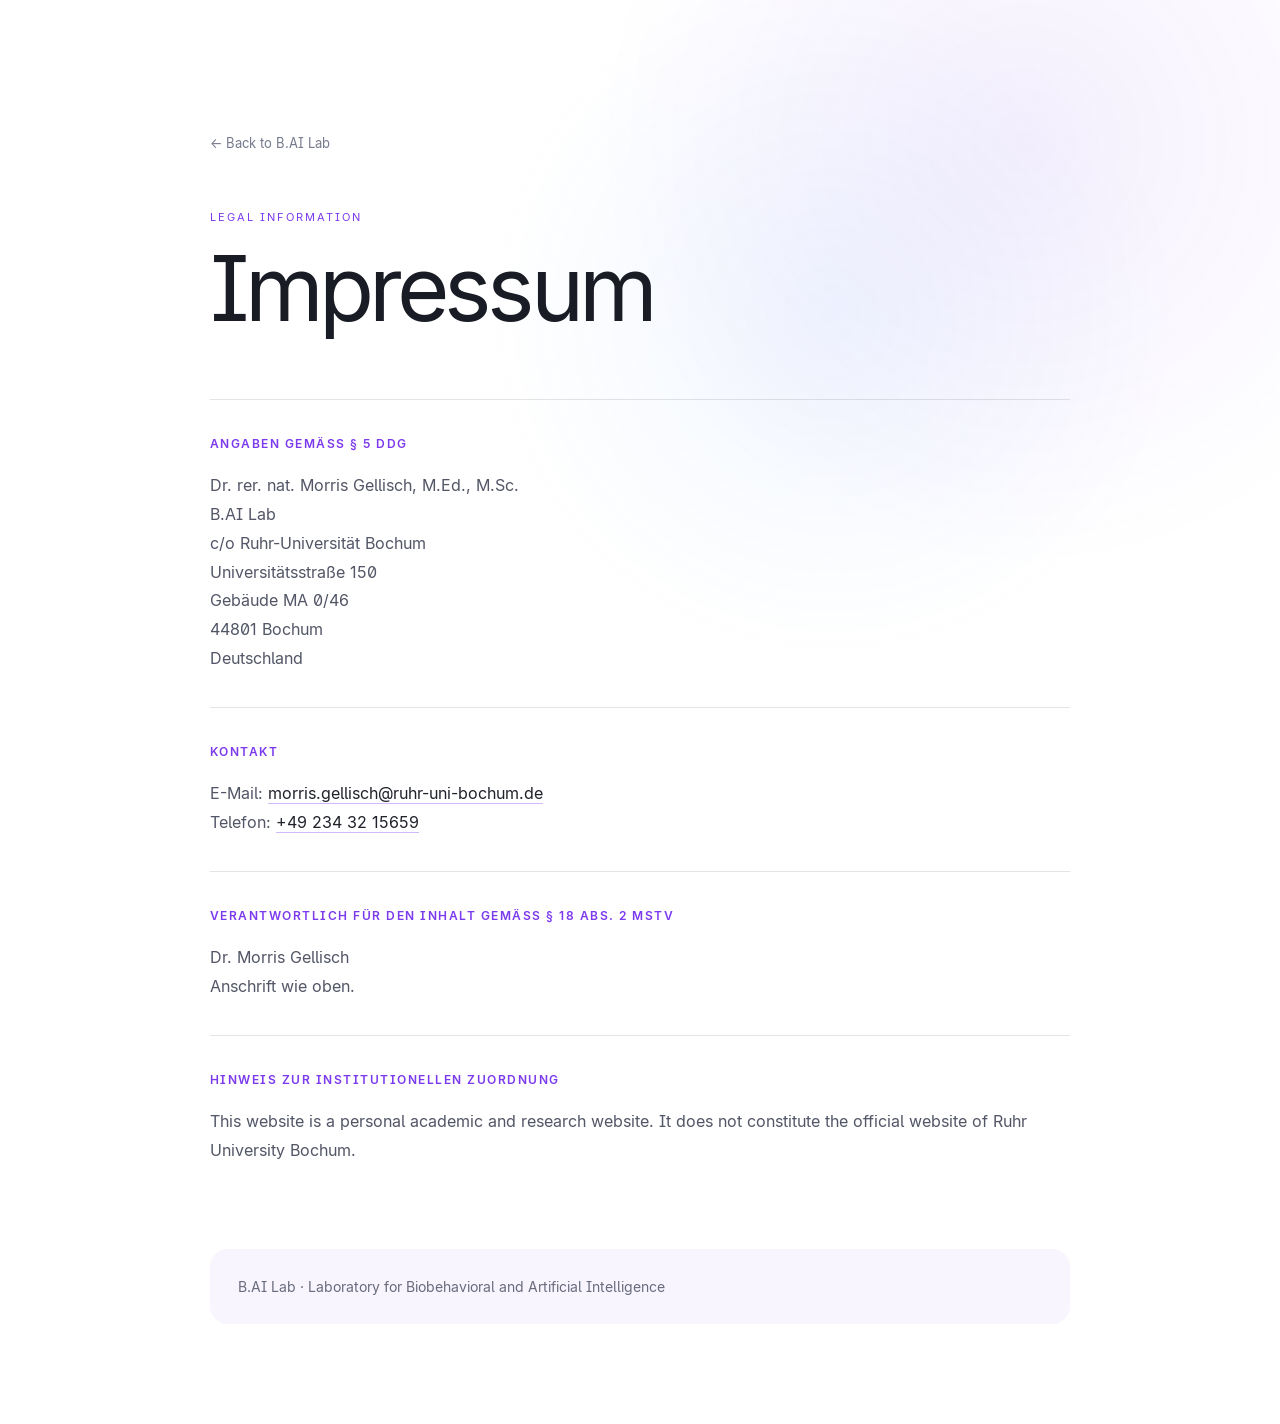
==== imprint.html @ 81da7dac "Add legal imprint page Added an imprint page with legal information, contact details, and institutio" ====
<!DOCTYPE html>
<html lang="en">
<head>
  <meta charset="UTF-8">
  <meta name="viewport" content="width=device-width, initial-scale=1.0">

  <title>Imprint | B.AI Lab</title>

  <link rel="stylesheet" href="assets/css/site.css">

  <style>
    .legal-page {
      min-height: 100vh;
      padding: 130px 0 100px;
      background:
        radial-gradient(circle at 80% 10%, rgba(124, 58, 237, 0.08), transparent 26%),
        radial-gradient(circle at 65% 22%, rgba(59, 130, 246, 0.07), transparent 25%),
        #ffffff;
    }

    .legal-shell {
      width: min(860px, calc(100% - 40px));
      margin: 0 auto;
    }

    .legal-back {
      display: inline-block;
      margin-bottom: 55px;
      font-size: 0.8rem;
      color: #777b8d;
      text-decoration: none;
    }

    .legal-back:hover {
      color: #7c3aed;
    }

    .legal-kicker {
      font-size: 0.7rem;
      text-transform: uppercase;
      letter-spacing: 0.18em;
      color: #7c3aed;
      margin-bottom: 18px;
    }

    .legal-page h1 {
      font-size: clamp(3rem, 7vw, 6rem);
      line-height: 1;
      letter-spacing: -0.055em;
      font-weight: 400;
      margin-bottom: 65px;
    }

    .legal-section {
      padding: 34px 0;
      border-top: 1px solid rgba(32, 35, 43, 0.12);
    }

    .legal-section h2 {
      font-family: inherit;
      font-size: 0.78rem;
      font-weight: 600;
      text-transform: uppercase;
      letter-spacing: 0.12em;
      color: #7c3aed;
      margin-bottom: 18px;
    }

    .legal-section p {
      font-size: 1rem;
      line-height: 1.8;
      color: #525666;
    }

    .legal-section a {
      color: #20232b;
      text-decoration: none;
      border-bottom: 1px solid rgba(124, 58, 237, 0.35);
    }

    .legal-section a:hover {
      color: #7c3aed;
    }

    .legal-note {
      margin-top: 50px;
      padding: 26px 28px;
      border-radius: 18px;
      background: rgba(124, 58, 237, 0.05);
      color: #686c7d;
      font-size: 0.88rem;
      line-height: 1.7;
    }
  </style>
</head>

<body>

  <main class="legal-page">

    <div class="legal-shell">

      <a class="legal-back" href="index.html">
        ← Back to B.AI Lab
      </a>

      <div class="legal-kicker">
        Legal Information
      </div>

      <h1>
        Impressum
      </h1>


      <section class="legal-section">

        <h2>
          Angaben gemäß § 5 DDG
        </h2>

        <p>
          Dr. rer. nat. Morris Gellisch, M.Ed., M.Sc.<br>
          B.AI Lab<br>
          c/o Ruhr-Universität Bochum<br>
          Universitätsstraße 150<br>
          Gebäude MA 0/46<br>
          44801 Bochum<br>
          Deutschland
        </p>

      </section>


      <section class="legal-section">

        <h2>
          Kontakt
        </h2>

        <p>
          E-Mail:
          <a href="mailto:morris.gellisch@ruhr-uni-bochum.de">
            morris.gellisch@ruhr-uni-bochum.de
          </a>
          <br>

          Telefon:
          <a href="tel:+492343215659">
            +49 234 32 15659
          </a>
        </p>

      </section>


      <section class="legal-section">

        <h2>
          Verantwortlich für den Inhalt gemäß § 18 Abs. 2 MStV
        </h2>

        <p>
          Dr. Morris Gellisch<br>
          Anschrift wie oben.
        </p>

      </section>


      <section class="legal-section">

        <h2>
          Hinweis zur institutionellen Zuordnung
        </h2>

        <p>
          This website is a personal academic and research website.
          It does not constitute the official website of Ruhr University Bochum.
        </p>

      </section>


      <div class="legal-note">
        B.AI Lab · Laboratory for Biobehavioral and Artificial Intelligence
      </div>

    </div>

  </main>

</body>
</html>
---- assets/css/site.css ----
/* ================================================================
   B.AI LAB — SITE DESIGN SYSTEM
   ---------------------------------------------------------------
   Edit this file for the visual system only.
   Content: index.html
   Interactions + research JSON: assets/js/site.js
================================================================ */

@font-face {
  font-family: "RUB Inter";
  src: url("../fonts/RUBInter-Regular.ttf") format("truetype");
  font-weight: 400;
  font-style: normal;
  font-display: swap;
}

@font-face {
  font-family: "RUB Inter";
  src: url("../fonts/RUBInter-Medium.ttf") format("truetype");
  font-weight: 500;
  font-style: normal;
  font-display: swap;
}

@font-face {
  font-family: "RUB Inter";
  src: url("../fonts/RUBInter-SemiBold.ttf") format("truetype");
  font-weight: 600;
  font-style: normal;
  font-display: swap;
}

:root {
  --paper: #fbfcff;
  --paper-warm: #fdfcf9;
  --surface: rgba(255, 255, 255, .82);
  --surface-solid: #ffffff;
  --ink: #191c25;
  --ink-soft: #303542;
  --muted: #737b8e;
  --muted-light: #9aa2b2;
  --line: rgba(40, 46, 68, .11);

  --violet: #7d43ff;
  --violet-deep: #5124b8;
  --violet-soft: #a98aff;
  --blue: #3187ff;
  --blue-soft: #7cc8ff;
  --cyan: #63d2ff;
  --pink: #d856ff;
  --green: #19ae83;

  --gradient: linear-gradient(110deg, var(--violet) 0%, #7868ff 45%, var(--blue) 100%);
  --gradient-soft: linear-gradient(110deg, rgba(125,67,255,.11), rgba(49,135,255,.12));

  --shadow-soft: 0 22px 70px rgba(62, 71, 105, .09);
  --shadow-card: 0 14px 44px rgba(53, 63, 102, .075);

  --radius-xl: 34px;
  --radius-lg: 24px;
  --radius-md: 16px;
  --radius-pill: 999px;

  --container: 1240px;
  --nav-height: 74px;

  --font: "RUB Inter", Inter, -apple-system, BlinkMacSystemFont, "Segoe UI", sans-serif;
}

* {
  box-sizing: border-box;
  margin: 0;
  padding: 0;
}

html {
  scroll-behavior: smooth;
  scroll-padding-top: calc(var(--nav-height) + 18px);
}

body {
  min-width: 320px;
  color: var(--ink);
  background:
    radial-gradient(circle at 12% 12%, rgba(125,67,255,.035), transparent 28%),
    radial-gradient(circle at 92% 42%, rgba(49,135,255,.04), transparent 31%),
    var(--paper);
  font-family: var(--font);
  line-height: 1.55;
  -webkit-font-smoothing: antialiased;
  text-rendering: optimizeLegibility;
}

body.menu-open {
  overflow: hidden;
}

a {
  color: inherit;
  text-decoration: none;
}

button,
a {
  -webkit-tap-highlight-color: transparent;
}

button,
input,
textarea {
  font: inherit;
}

button {
  color: inherit;
}

img,
video {
  display: block;
  max-width: 100%;
}

::selection {
  color: #fff;
  background: var(--violet);
}

.container {
  width: min(var(--container), calc(100% - 56px));
  margin-inline: auto;
}

.section {
  position: relative;
  padding: 124px 0;
}

.eyebrow {
  margin-bottom: 18px;
  color: var(--violet-deep);
  font-size: .68rem;
  font-weight: 600;
  letter-spacing: .17em;
  text-transform: uppercase;
}

.section-heading {
  margin-bottom: 68px;
}

.split-heading {
  display: grid;
  grid-template-columns: 1.05fr .95fr;
  gap: 78px;
  align-items: end;
}

.section-heading h2,
.vision-statement h2,
.leadership-copy h2,
.collaborate-card h2 {
  max-width: 830px;
  font-size: clamp(2.65rem, 5vw, 5.35rem);
  font-weight: 400;
  line-height: .99;
  letter-spacing: -.058em;
}

.section-intro {
  max-width: 600px;
  color: var(--muted);
  font-size: 1rem;
  line-height: 1.8;
}

.button {
  display: inline-flex;
  min-height: 48px;
  align-items: center;
  justify-content: center;
  padding: 0 22px;
  border: 1px solid transparent;
  border-radius: var(--radius-pill);
  cursor: pointer;
  font-size: .79rem;
  font-weight: 600;
  letter-spacing: .01em;
  transition: transform .22s ease, box-shadow .22s ease, border-color .22s ease, background .22s ease;
}

.button:hover {
  transform: translateY(-2px);
}

.button-primary {
  color: #fff;
  background: var(--gradient);
  box-shadow: 0 12px 30px rgba(104, 73, 235, .2);
}

.button-primary:hover {
  box-shadow: 0 16px 38px rgba(104, 73, 235, .26);
}

.button-ghost {
  border-color: rgba(25, 28, 37, .18);
  background: rgba(255,255,255,.68);
}

.button-ghost:hover {
  border-color: rgba(125,67,255,.34);
  background: #fff;
}


/* ================================================================
   00 — NAVIGATION
================================================================ */

.site-nav {
  position: sticky;
  top: 0;
  z-index: 1000;
  height: var(--nav-height);
  border-bottom: 1px solid rgba(44, 52, 81, .08);
  background: rgba(251, 252, 255, .86);
  backdrop-filter: blur(18px) saturate(150%);
}

.nav-inner {
  height: 100%;
  display: flex;
  align-items: center;
  justify-content: space-between;
  gap: 34px;
}

.nav-brand {
  display: inline-flex;
  align-items: baseline;
  font-size: 1.02rem;
  font-weight: 600;
  letter-spacing: .06em;
}

.nav-brand-b,
.nav-brand-lab {
  color: var(--ink);
}

.nav-brand-ai {
  color: transparent;
  background: var(--gradient);
  -webkit-background-clip: text;
  background-clip: text;
}

.nav-links {
  display: flex;
  align-items: center;
  gap: 26px;
  color: #626a7b;
  font-size: .76rem;
}

.nav-links a {
  transition: color .2s ease;
}

.nav-links a:hover {
  color: var(--violet-deep);
}

.nav-contact {
  padding: 9px 15px;
  border: 1px solid rgba(79, 49, 171, .13);
  border-radius: var(--radius-pill);
  color: var(--violet-deep) !important;
  background: rgba(255,255,255,.72);
}

.nav-toggle {
  display: none;
  width: 42px;
  height: 42px;
  border: 0;
  border-radius: 50%;
  background: rgba(255,255,255,.75);
  cursor: pointer;
}

.nav-toggle span {
  display: block;
  width: 17px;
  height: 1px;
  margin: 5px auto;
  background: var(--ink);
}


/* ================================================================
   01 — HERO
================================================================ */

.hero {
  position: relative;
  min-height: calc(100svh - var(--nav-height));
  display: flex;
  align-items: center;
  overflow: hidden;
  padding: 58px 0 84px;
  background: #fff;
}

.hero::after {
  content: "";
  position: absolute;
  inset: auto 0 0;
  height: 1px;
  background: linear-gradient(90deg, transparent, rgba(125,67,255,.18), rgba(49,135,255,.18), transparent);
}

.hero-glow {
  position: absolute;
  width: 500px;
  height: 500px;
  border-radius: 50%;
  pointer-events: none;
  filter: blur(20px);
  opacity: .52;
}

.hero-glow-a {
  top: 3%;
  right: 5%;
  background: radial-gradient(circle, rgba(98, 185, 255, .19), rgba(98,185,255,0) 66%);
  animation: drift-a 10s ease-in-out infinite alternate;
}

.hero-glow-b {
  left: 7%;
  bottom: -15%;
  background: radial-gradient(circle, rgba(151, 101, 255, .14), rgba(151,101,255,0) 67%);
  animation: drift-b 12s ease-in-out infinite alternate;
}

@keyframes drift-a {
  to { transform: translate(-28px, 26px) scale(1.08); }
}

@keyframes drift-b {
  to { transform: translate(36px, -18px) scale(.94); }
}

.hero-inner {
  position: relative;
  z-index: 1;
  text-align: center;
}

.hero-kicker {
  color: #696f80;
  font-size: .68rem;
  font-weight: 600;
  letter-spacing: .21em;
  text-transform: uppercase;
}

.hero-kicker span {
  margin: 0 8px;
  color: var(--violet-soft);
}

.hero-logo-wrap {
  width: min(1120px, 100%);
  margin: 28px auto 8px;
  overflow: hidden;
}

.hero-logo {
  width: 100%;
  mix-blend-mode: multiply;
}

.hero-mantra {
  display: flex;
  flex-wrap: wrap;
  justify-content: center;
  gap: 8px 18px;
  max-width: 1060px;
  margin: 8px auto 0;
  font-size: clamp(1.25rem, 2.25vw, 2.1rem);
  font-weight: 400;
  line-height: 1.3;
  letter-spacing: -.035em;
}

.hero-mantra span {
  white-space: nowrap;
}

.hero-mantra strong {
  font-weight: 500;
  color: transparent;
  background: var(--gradient);
  -webkit-background-clip: text;
  background-clip: text;
}

.hero-copy {
  max-width: 760px;
  margin: 25px auto 0;
  color: var(--muted);
  font-size: .98rem;
  line-height: 1.8;
}

.hero-actions {
  display: flex;
  justify-content: center;
  gap: 12px;
  margin-top: 29px;
}

.hero-meta {
  display: flex;
  justify-content: center;
  gap: 13px;
  margin-top: 31px;
  color: #858b9a;
  font-size: .72rem;
}

.hero-meta strong {
  color: var(--ink-soft);
  font-weight: 500;
}

.hero-meta-dot {
  color: var(--violet-soft);
}


/* ================================================================
   02 — INTERACTIVE PLATFORM
================================================================ */

.platform-section {
  background:
    radial-gradient(circle at 88% 10%, rgba(49,135,255,.07), transparent 28%),
    radial-gradient(circle at 15% 86%, rgba(125,67,255,.06), transparent 30%),
    var(--paper);
}

.platform-card {
  overflow: hidden;
  border: 1px solid rgba(78, 88, 129, .11);
  border-radius: var(--radius-xl);
  background: rgba(255,255,255,.78);
  box-shadow: var(--shadow-soft);
}

.platform-topbar {
  display: flex;
  align-items: center;
  justify-content: space-between;
  gap: 32px;
  padding: 25px 28px;
  border-bottom: 1px solid var(--line);
}

.platform-mode {
  margin-bottom: 4px;
  color: var(--violet-deep);
  font-size: .64rem;
  font-weight: 600;
  letter-spacing: .14em;
  text-transform: uppercase;
}

.platform-topbar h3 {
  font-size: 1.04rem;
  font-weight: 500;
}

.platform-live {
  display: flex;
  align-items: center;
  gap: 8px;
  color: var(--muted);
  font-size: .69rem;
}

.platform-live span {
  width: 8px;
  height: 8px;
  border-radius: 50%;
  background: #25c393;
  box-shadow: 0 0 0 5px rgba(37,195,147,.11);
}

.platform-stage {
  position: relative;
  aspect-ratio: 16 / 9;
  overflow: hidden;
  background: #edf5ff;
}

.platform-video {
  width: 100%;
  height: 100%;
  object-fit: cover;
  background: #edf5ff;
  transition: opacity .24s ease, transform .34s ease;
}

.platform-stage.is-switching .platform-video {
  opacity: .35;
  transform: scale(1.005);
}

.overview-hotspots {
  position: absolute;
  inset: 0;
  z-index: 4;
  transition: opacity .2s ease;
}

.overview-hotspots[hidden] {
  display: none;
}

.platform-hotspot {
  position: absolute;
  border: 1px solid rgba(113, 77, 229, .0);
  border-radius: 20px;
  background: transparent;
  cursor: pointer;
  transition: border-color .22s ease, background .22s ease, box-shadow .22s ease;
}

.platform-hotspot span {
  position: absolute;
  right: 12px;
  bottom: 12px;
  padding: 8px 11px;
  border: 1px solid rgba(84, 62, 175, .12);
  border-radius: var(--radius-pill);
  color: #5530b2;
  background: rgba(255,255,255,.88);
  box-shadow: 0 8px 24px rgba(70, 76, 110, .08);
  backdrop-filter: blur(12px);
  font-size: .64rem;
  font-weight: 600;
  opacity: .8;
  transition: opacity .22s ease, transform .22s ease;
}

.platform-hotspot:hover,
.platform-hotspot:focus-visible {
  border-color: rgba(113,77,229,.3);
  background: rgba(137,100,255,.04);
  box-shadow: inset 0 0 0 1px rgba(49,135,255,.08);
  outline: none;
}

.platform-hotspot:hover span,
.platform-hotspot:focus-visible span {
  opacity: 1;
  transform: translateY(-2px);
}

/* Tune these percentages if the recording crop changes. */
.hotspot-hrv {
  left: 7.7%;
  top: 20%;
  width: 45.5%;
  height: 36.8%;
}

.hotspot-hemo {
  left: 53.3%;
  top: 20%;
  width: 44.8%;
  height: 36.8%;
}

.hotspot-eeg {
  left: 7.7%;
  top: 57.2%;
  width: 31.2%;
  height: 25.8%;
}

.platform-back {
  position: absolute;
  z-index: 6;
  top: 18px;
  left: 18px;
  min-height: 40px;
  padding: 0 14px;
  border: 1px solid rgba(69, 75, 103, .12);
  border-radius: var(--radius-pill);
  color: var(--ink-soft);
  background: rgba(255,255,255,.88);
  box-shadow: 0 8px 26px rgba(53, 62, 95, .1);
  backdrop-filter: blur(12px);
  cursor: pointer;
  font-size: .68rem;
  font-weight: 600;
}

.platform-corner-copy {
  position: absolute;
  right: 18px;
  bottom: 18px;
  z-index: 5;
  max-width: 270px;
  padding: 9px 13px;
  border: 1px solid rgba(90, 72, 170, .1);
  border-radius: var(--radius-pill);
  color: #697085;
  background: rgba(255,255,255,.88);
  backdrop-filter: blur(12px);
  font-size: .64rem;
}

.platform-footer {
  display: grid;
  grid-template-columns: 1.25fr .75fr;
  gap: 32px;
  padding: 25px 28px 28px;
  border-top: 1px solid var(--line);
}

.platform-tabs {
  display: flex;
  flex-wrap: wrap;
  gap: 8px;
}

.platform-tab {
  min-height: 38px;
  padding: 0 13px;
  border: 1px solid rgba(75, 80, 110, .11);
  border-radius: var(--radius-pill);
  color: #687082;
  background: rgba(255,255,255,.7);
  cursor: pointer;
  font-size: .66rem;
  transition: color .2s ease, border-color .2s ease, background .2s ease, box-shadow .2s ease;
}

.platform-tab:hover {
  color: var(--violet-deep);
  border-color: rgba(125,67,255,.24);
}

.platform-tab.is-active {
  color: #fff;
  border-color: transparent;
  background: var(--gradient);
  box-shadow: 0 8px 22px rgba(104, 73, 235, .16);
}

.platform-description {
  align-self: center;
  color: var(--muted);
  font-size: .78rem;
  line-height: 1.65;
}

.software-mantra-grid {
  display: grid;
  grid-template-columns: repeat(3, 1fr);
  gap: 16px;
  margin-top: 22px;
}

.software-mantra-grid article {
  min-height: 220px;
  padding: 28px;
  border: 1px solid var(--line);
  border-radius: var(--radius-lg);
  background: rgba(255,255,255,.74);
  box-shadow: var(--shadow-card);
}

.mantra-index {
  display: block;
  margin-bottom: 50px;
  color: var(--violet-soft);
  font-size: .66rem;
  font-weight: 600;
}

.software-mantra-grid h3 {
  font-size: clamp(1.45rem, 2.3vw, 2.1rem);
  font-weight: 400;
  line-height: 1.1;
  letter-spacing: -.035em;
}

.software-mantra-grid h3 strong {
  display: block;
  color: transparent;
  font-weight: 500;
  background: var(--gradient);
  -webkit-background-clip: text;
  background-clip: text;
}

.software-mantra-grid p {
  margin-top: 20px;
  color: var(--muted);
  font-size: .8rem;
  line-height: 1.7;
}


/* ================================================================
   03 — RESEARCH VISION
================================================================ */

.vision-section {
  overflow: hidden;
  background: #fff;
}

.vision-statement {
  max-width: 970px;
}

.vision-statement > p:last-child {
  max-width: 820px;
  margin-top: 30px;
  color: var(--muted);
  font-size: 1.02rem;
  line-height: 1.9;
}

.vision-grid {
  display: grid;
  grid-template-columns: repeat(3, 1fr);
  gap: 16px;
  margin-top: 72px;
}

.vision-card {
  min-height: 305px;
  padding: 31px;
  border: 1px solid var(--line);
  border-radius: var(--radius-lg);
  background: linear-gradient(145deg, rgba(255,255,255,.98), rgba(247,249,255,.78));
}

.vision-card > span {
  color: var(--violet-soft);
  font-size: .66rem;
  font-weight: 600;
}

.vision-card h3 {
  margin-top: 82px;
  font-size: 2rem;
  font-weight: 400;
  letter-spacing: -.04em;
}

.vision-card p {
  margin-top: 15px;
  color: var(--muted);
  font-size: .84rem;
  line-height: 1.75;
}

.architecture-strip {
  display: flex;
  align-items: center;
  justify-content: space-between;
  gap: 10px;
  margin-top: 24px;
  padding: 24px 28px;
  border: 1px solid rgba(90, 72, 170, .1);
  border-radius: var(--radius-lg);
  color: #52596c;
  background: var(--gradient-soft);
  font-size: .74rem;
}

.architecture-strip i {
  color: var(--violet-soft);
  font-style: normal;
}


/* ================================================================
   04 — PROJECTS
================================================================ */

.projects-section {
  background: var(--paper-warm);
}

.project-list {
  border-top: 1px solid var(--line);
}

.project-row {
  display: grid;
  grid-template-columns: .42fr 1.15fr auto;
  gap: 46px;
  align-items: start;
  padding: 34px 4px 36px;
  border-bottom: 1px solid var(--line);
}

.project-meta {
  display: flex;
  flex-direction: column;
  gap: 8px;
}

.project-meta span {
  color: var(--violet-deep);
  font-size: .69rem;
  font-weight: 600;
  letter-spacing: .08em;
  text-transform: uppercase;
}

.project-meta em {
  width: fit-content;
  padding: 5px 8px;
  border-radius: var(--radius-pill);
  color: #158568;
  background: rgba(25,174,131,.08);
  font-size: .61rem;
  font-style: normal;
}

.project-row h3 {
  font-size: 1.45rem;
  font-weight: 400;
  line-height: 1.25;
  letter-spacing: -.035em;
}

.project-row p {
  max-width: 770px;
  margin-top: 12px;
  color: var(--muted);
  font-size: .84rem;
  line-height: 1.75;
}

.project-number {
  color: #b1b6c3;
  font-size: .68rem;
  font-weight: 600;
}


/* ================================================================
   05 — LEADERSHIP
================================================================ */

.leadership-section {
  background: #fff;
}

.leadership-grid {
  display: grid;
  grid-template-columns: .8fr 1.2fr;
  gap: 90px;
  align-items: center;
}

.leadership-visual {
  position: relative;
}

.leadership-visual img {
  position: relative;
  z-index: 1;
  width: 100%;
  aspect-ratio: 4 / 5;
  object-fit: cover;
  border-radius: 4px 4px 28px 4px;
  filter: saturate(.91) contrast(.98);
}

.photo-glow {
  position: absolute;
  right: -22px;
  bottom: -24px;
  width: 70%;
  height: 65%;
  border-radius: 50%;
  background: radial-gradient(circle, rgba(125,67,255,.15), rgba(49,135,255,.08), transparent 68%);
  filter: blur(12px);
}

.leadership-copy h2 {
  max-width: 680px;
}

.academic-title {
  margin-top: 25px;
  color: var(--ink-soft);
  font-size: .88rem;
  font-weight: 600;
}

.leadership-text {
  max-width: 720px;
  margin-top: 24px;
  color: var(--muted);
  font-size: .94rem;
  line-height: 1.85;
}

.leadership-affiliation {
  display: flex;
  align-items: center;
  justify-content: space-between;
  gap: 28px;
  margin-top: 34px;
  padding-top: 25px;
  border-top: 1px solid var(--line);
}

.leadership-affiliation div {
  display: flex;
  flex-direction: column;
  gap: 4px;
}

.leadership-affiliation strong {
  font-size: .72rem;
  font-weight: 600;
}

.leadership-affiliation span {
  color: var(--muted);
  font-size: .74rem;
}

.leadership-affiliation img {
  width: 170px;
  opacity: .88;
}

.profile-metrics {
  display: grid;
  grid-template-columns: repeat(3, 1fr);
  gap: 1px;
  margin-top: 34px;
  overflow: hidden;
  border: 1px solid var(--line);
  border-radius: var(--radius-md);
  background: var(--line);
}

.profile-metrics div {
  padding: 18px;
  background: #fff;
}

.profile-metrics strong {
  display: block;
  color: transparent;
  font-size: 1.55rem;
  font-weight: 500;
  line-height: 1;
  background: var(--gradient);
  -webkit-background-clip: text;
  background-clip: text;
}

.profile-metrics span {
  display: block;
  margin-top: 7px;
  color: var(--muted);
  font-size: .62rem;
}


/* ================================================================
   06 — PUBLICATIONS
================================================================ */

.publications-section {
  background: var(--paper);
}

.publication-list {
  border-top: 1px solid var(--line);
}

.publication-item {
  display: grid;
  grid-template-columns: 90px 1fr auto;
  gap: 32px;
  align-items: start;
  padding: 28px 4px 30px;
  border-bottom: 1px solid var(--line);
}

.publication-year {
  color: var(--muted-light);
  font-size: .72rem;
}

.publication-title {
  max-width: 900px;
  font-size: 1.02rem;
  font-weight: 500;
  line-height: 1.45;
  letter-spacing: -.015em;
}

.publication-authors,
.publication-meta {
  margin-top: 9px;
  color: var(--muted);
  font-size: .7rem;
  line-height: 1.6;
}

.publication-meta {
  display: flex;
  flex-wrap: wrap;
  gap: 5px 12px;
}

.publication-role {
  color: var(--violet-deep);
}

.publication-link {
  align-self: center;
  padding: 7px 10px;
  border: 1px solid rgba(62,67,90,.12);
  border-radius: var(--radius-pill);
  color: var(--muted);
  font-size: .62rem;
  transition: color .2s ease, border-color .2s ease, background .2s ease;
}

.publication-link:hover {
  color: var(--violet-deep);
  border-color: rgba(125,67,255,.22);
  background: #fff;
}

.publication-actions {
  margin-top: 28px;
  text-align: center;
}

.data-loading,
.data-error {
  padding: 28px 0;
  color: var(--muted);
  font-size: .78rem;
}


/* ================================================================
   07 — ACADEMIC SERVICE
================================================================ */

.service-section {
  background: #fff;
}

.service-grid {
  display: grid;
  grid-template-columns: .95fr 1.05fr;
  gap: 55px;
}

.service-column {
  min-width: 0;
}

.service-label {
  margin-bottom: 16px;
  color: var(--muted);
  font-size: .67rem;
  font-weight: 600;
  letter-spacing: .12em;
  text-transform: uppercase;
}

.service-stack {
  display: grid;
  gap: 10px;
}

.editorial-card {
  padding: 22px;
  border: 1px solid var(--line);
  border-radius: var(--radius-md);
  background: linear-gradient(145deg, #fff, #fafbff);
}

.editorial-card h3 {
  font-size: 1rem;
  font-weight: 500;
}

.editorial-card p {
  margin-top: 5px;
  color: var(--muted);
  font-size: .72rem;
  line-height: 1.6;
}

.editorial-card .topic {
  margin-top: 12px;
  color: var(--violet-deep);
  font-size: .68rem;
}

.journal-cloud {
  display: flex;
  flex-wrap: wrap;
  gap: 8px;
}

.journal-pill {
  padding: 9px 11px;
  border: 1px solid var(--line);
  border-radius: var(--radius-pill);
  color: #596174;
  background: rgba(249,250,255,.84);
  font-size: .66rem;
}

.doctoral-review {
  margin-top: 24px;
}

.doctoral-card {
  padding: 22px;
  border: 1px solid rgba(125,67,255,.12);
  border-radius: var(--radius-md);
  background: var(--gradient-soft);
}

.doctoral-card strong {
  display: block;
  font-size: .77rem;
}

.doctoral-card p {
  margin-top: 7px;
  color: var(--muted);
  font-size: .7rem;
  line-height: 1.65;
}


/* ================================================================
   08 — COLLABORATE
================================================================ */

.collaborate-section {
  padding-top: 100px;
  background: var(--paper);
}

.collaborate-card {
  position: relative;
  overflow: hidden;
  padding: 78px;
  border: 1px solid rgba(101,77,207,.12);
  border-radius: var(--radius-xl);
  background:
    radial-gradient(circle at 86% 15%, rgba(49,135,255,.12), transparent 31%),
    radial-gradient(circle at 70% 80%, rgba(125,67,255,.10), transparent 35%),
    #fff;
  box-shadow: var(--shadow-soft);
}

.collaborate-card h2 {
  max-width: 900px;
}

.collaborate-card > p:not(.eyebrow):not(.contact-note) {
  max-width: 720px;
  margin-top: 28px;
  color: var(--muted);
  font-size: .95rem;
  line-height: 1.8;
}

.collaborate-actions {
  display: flex;
  gap: 10px;
  margin-top: 31px;
}

.contact-note {
  margin-top: 18px;
  color: var(--muted-light);
  font-size: .66rem;
}

.contact-note code {
  color: var(--violet-deep);
}


/* ================================================================
   09 — FOOTER
================================================================ */

.site-footer {
  padding: 38px 0 46px;
  border-top: 1px solid var(--line);
  background: var(--paper);
}

.footer-grid {
  display: flex;
  justify-content: space-between;
  gap: 40px;
  color: var(--muted);
  font-size: .65rem;
}

.footer-grid > div:first-child,
.footer-right {
  display: flex;
  flex-direction: column;
  gap: 4px;
}

.footer-grid strong {
  color: var(--ink);
  font-size: .75rem;
}

.footer-right {
  text-align: right;
}


/* ================================================================
   RESPONSIVE
================================================================ */

@media (max-width: 1050px) {
  .nav-links {
    gap: 17px;
    font-size: .7rem;
  }

  .split-heading,
  .leadership-grid,
  .service-grid {
    gap: 48px;
  }

  .platform-footer {
    grid-template-columns: 1fr;
  }
}

@media (max-width: 900px) {
  :root {
    --nav-height: 68px;
  }

  .container {
    width: min(100% - 34px, var(--container));
  }

  .section {
    padding: 92px 0;
  }

  .nav-toggle {
    display: block;
  }

  .nav-links {
    position: fixed;
    top: var(--nav-height);
    right: 0;
    left: 0;
    display: none;
    flex-direction: column;
    align-items: stretch;
    gap: 0;
    padding: 20px 17px 30px;
    border-bottom: 1px solid var(--line);
    background: rgba(251,252,255,.97);
    backdrop-filter: blur(18px);
  }

  .nav-links.is-open {
    display: flex;
  }

  .nav-links a {
    padding: 12px 6px;
  }

  .nav-contact {
    border: 0;
    background: transparent;
  }

  .split-heading,
  .leadership-grid,
  .service-grid {
    grid-template-columns: 1fr;
  }

  .hero {
    min-height: auto;
    padding: 55px 0 70px;
  }

  .hero-logo-wrap {
    margin-top: 24px;
  }

  .platform-stage {
    aspect-ratio: 16 / 9;
  }

  .platform-hotspot span {
    font-size: .54rem;
    right: 7px;
    bottom: 7px;
    padding: 6px 8px;
  }

  .platform-corner-copy {
    display: none;
  }

  .software-mantra-grid,
  .vision-grid {
    grid-template-columns: 1fr;
  }

  .software-mantra-grid article {
    min-height: 0;
  }

  .mantra-index {
    margin-bottom: 34px;
  }

  .vision-card {
    min-height: 250px;
  }

  .vision-card h3 {
    margin-top: 55px;
  }

  .architecture-strip {
    flex-wrap: wrap;
    justify-content: flex-start;
  }

  .project-row {
    grid-template-columns: 1fr;
    gap: 13px;
  }

  .project-number {
    display: none;
  }

  .leadership-visual {
    max-width: 620px;
  }

  .publication-item {
    grid-template-columns: 70px 1fr;
  }

  .publication-link {
    grid-column: 2;
    justify-self: start;
  }

  .collaborate-card {
    padding: 52px 30px;
  }
}

@media (max-width: 640px) {
  .hero-kicker {
    line-height: 1.8;
  }

  .hero-mantra {
    display: block;
  }

  .hero-mantra span {
    display: block;
    margin: 3px 0;
    white-space: normal;
  }

  .hero-actions,
  .collaborate-actions {
    flex-direction: column;
  }

  .hero-meta {
    flex-direction: column;
    gap: 4px;
  }

  .hero-meta-dot {
    display: none;
  }

  .section-heading h2,
  .vision-statement h2,
  .leadership-copy h2,
  .collaborate-card h2 {
    font-size: clamp(2.35rem, 12vw, 3.5rem);
  }

  .platform-topbar {
    align-items: flex-start;
    flex-direction: column;
    gap: 12px;
  }

  .platform-tabs {
    display: grid;
    grid-template-columns: 1fr 1fr;
  }

  .platform-tab {
    padding-inline: 10px;
  }

  /* On small screens the explicit tabs are easier to use than video hotspots. */
  .overview-hotspots {
    display: none !important;
  }

  .platform-back {
    top: 10px;
    left: 10px;
  }

  .profile-metrics {
    grid-template-columns: 1fr;
  }

  .leadership-affiliation {
    align-items: flex-start;
    flex-direction: column;
  }

  .publication-item {
    grid-template-columns: 1fr;
    gap: 9px;
  }

  .publication-link {
    grid-column: auto;
  }

  .footer-grid {
    flex-direction: column;
  }

  .footer-right {
    text-align: left;
  }
}

@media (prefers-reduced-motion: reduce) {
  html {
    scroll-behavior: auto;
  }

  *,
  *::before,
  *::after {
    animation-duration: .01ms !important;
    animation-iteration-count: 1 !important;
    transition-duration: .01ms !important;
  }
}
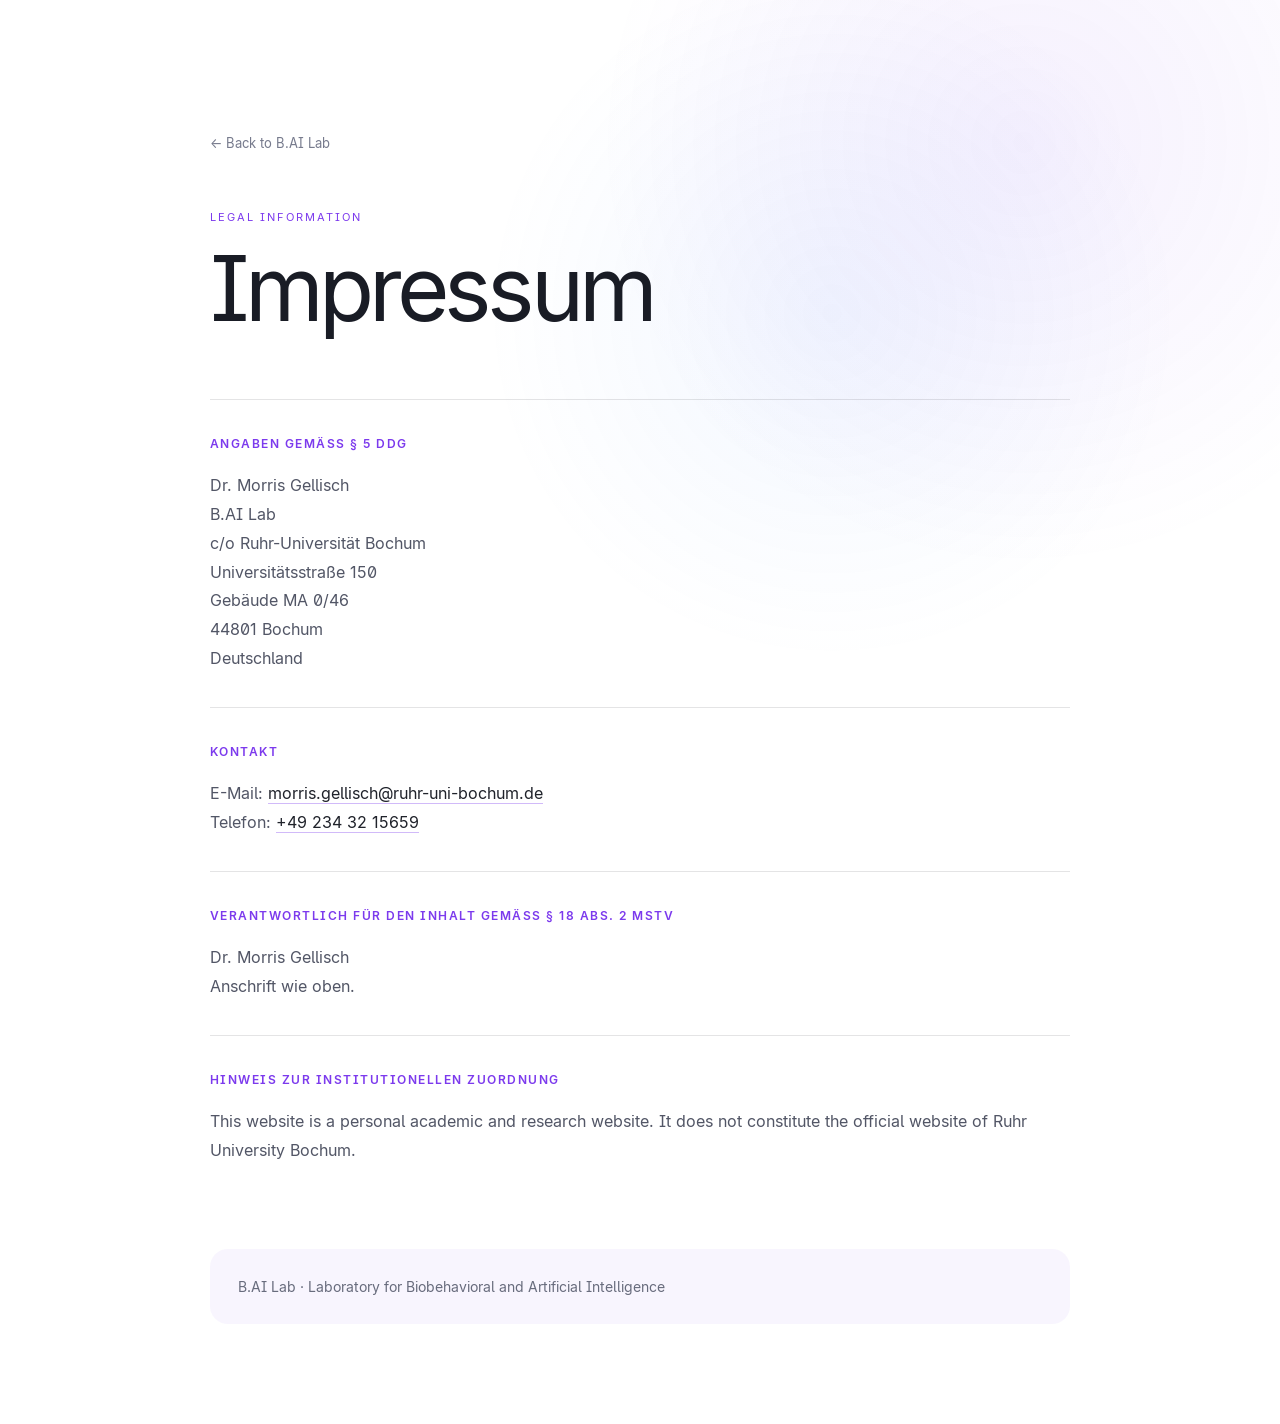
==== commit d7331d83: "Update name format in imprint.html" ====
--- a/imprint.html
+++ b/imprint.html
@@ -120,7 +120,7 @@
         </h2>
 
         <p>
-          Dr. rer. nat. Morris Gellisch, M.Ed., M.Sc.<br>
+          Dr. Morris Gellisch<br>
           B.AI Lab<br>
           c/o Ruhr-Universität Bochum<br>
           Universitätsstraße 150<br>
